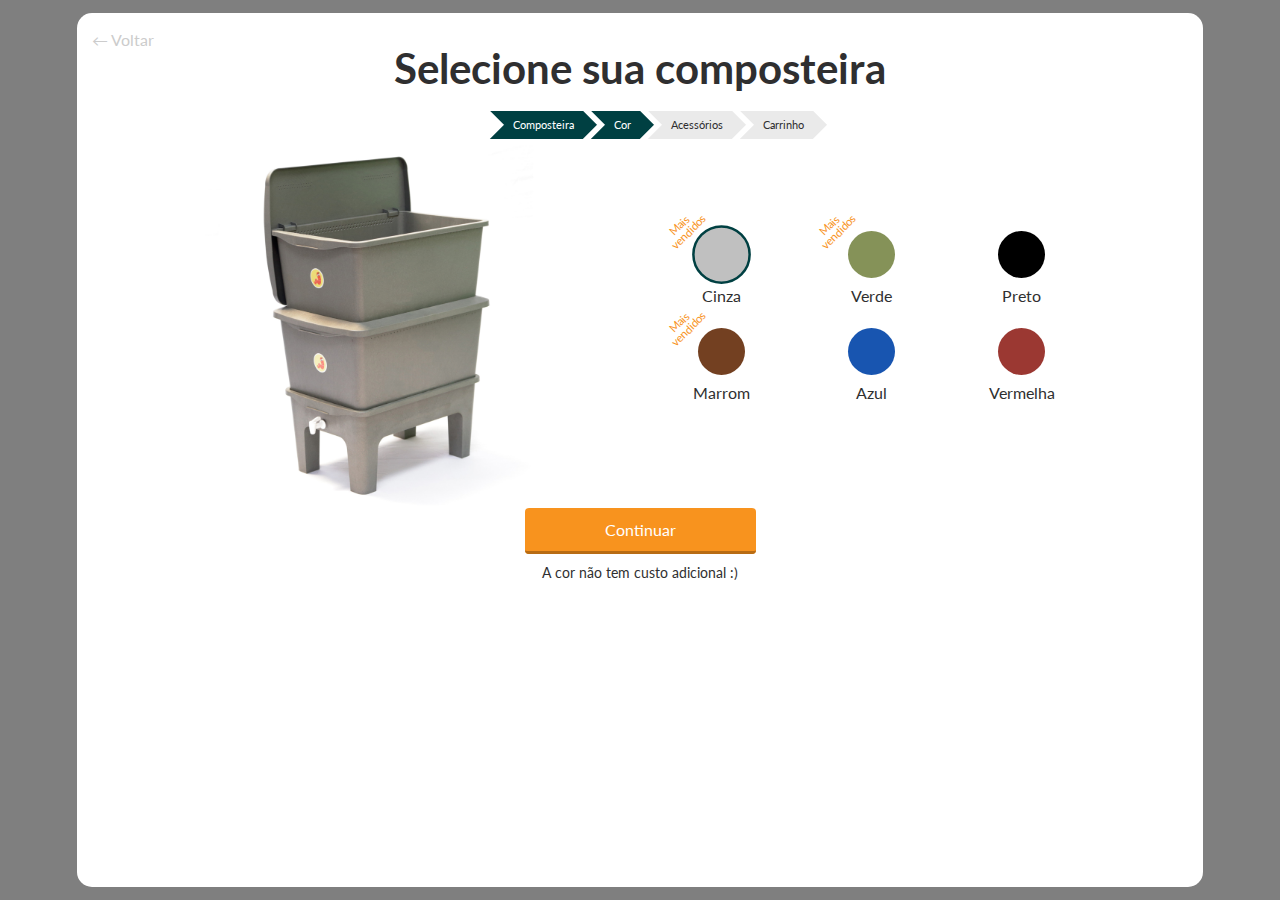
==== morada-da-floresta/selecione-a-cor-da-composteira.html @ f4b82fae "added Morada da Floresta funnel" ====
<!DOCTYPE html>
<html lang="pt-BR">
<head>
  <meta charset="UTF-8">
  <meta name="viewport" content="width=device-width, initial-scale=1.0">
  <meta http-equiv="X-UA-Compatible" content="ie=edge">
  <meta name="description" content="Composteiras Morada da Floresta" />
  <title>Cor composteira - Morada da Floresta</title>
  <meta content="" />
  <meta name="author" content="Morada da Floresta" />
  <link rel="stylesheet" href="assets/application.css">
  <link rel="stylesheet" href="assets/steps.css">
  <link rel="stylesheet" href="assets/breadcrumbs.css">
</head>
  <body>
    <div class="wrapper step-colors">
      <section class="section-checkout-step">
        <a class="section-checkout-back" href="javascript:history.back()">
          &larr; Voltar
        </a>
        <div class="section-checkout-step-header">
          <h2 class="section-checkout--title">
            Selecione sua composteira
          </h2>
          <ul class="breadcrumbs-content">
            <li class="breadcrumb active">
              Composteira
            </li>
            <li class="breadcrumb active">
              Cor
            </li>
            <li class="breadcrumb">
              Acessórios
            </li>
            <li class="breadcrumb">
              Carrinho
            </li>
          </ul>
        </div>

        <div class="flex-wrapper">
          <div class="flex-grid flex-grid-items-centered">
            <div class="col-5">
              <div class="selected-composteira">
                <img class="image-color" src="assets/images/colors/grey.jpg" alt="foto da composteira Humi">
              </div>
            </div>

            <div class="col-6">
              <div class="select-color">
                <ul class="select-color-list">
                  <li>
                    <span class="color-more-sellig">
                      Mais vendidos
                    </span>
                    <input type="radio" name="color" id="grey" value="grey" />
                    <label for="grey"><span class="grey"></span></label>
                    <span class="color-name">Cinza</span>
                  </li>
                  <li>
                    <span class="color-more-sellig">
                      Mais vendidos
                    </span>
                    <input type="radio" name="color" id="green" value="green" />
                    <label for="green"><span class="green"></span></label>
                    <span class="color-name">Verde</span>
                  </li>
                  <li>
                    <input type="radio" name="color" id="black" value="black" />
                    <label for="black"><span class="black"></span></label>
                    <span class="color-name">Preto</span>
                  </li>
                  <li>
                    <span class="color-more-sellig">
                      Mais vendidos
                    </span>
                    <input type="radio" name="color" id="brown" value="brown" />
                    <label for="brown"><span class="border"><span class="brown"></span></span></label>
                    <span class="color-name">Marrom</span>
                  </li>
                  <li>
                    <input type="radio" name="color" id="blue" value="blue" />
                    <label for="blue"><span class="blue"></span></label>
                    <span class="color-name">Azul</span>
                  </li>
                  <li>
                    <input type="radio" name="color" id="red" value="red" />
                    <label for="red"><span class="red"></span></label>
                    <span class="color-name">Vermelha</span>
                  </li>
                </ul>
              </div>
            </div>
          </div><!--end flexgrid-->
          <div class="flex-grid flex-grid--margin-none">
            <div class="col-5 col-center">
              <a href="selecione-acessorios.html" class="button button-center button-select-color">
                Continuar
              </a>
              <span class="button-hint-small">A cor não tem custo adicional :)</span>
            </div>
          </div>
        </div>
      </section>
    </div>
    <script src="https://ajax.googleapis.com/ajax/libs/jquery/1.12.4/jquery.min.js"></script>
    <script src="assets/application.js"></script>
  </body>
</html>
---- morada-da-floresta/assets/application.css ----
@import url('https://fonts.googleapis.com/css?family=Lato:400,700&display=swap');
:root {
  --text-color: #2F2F30;
}
html,body {
  width: 100%;
  height: 100%;
 }
*,*::before,*::after{box-sizing:border-box;}
html, body, div, span, applet, object, iframe,
h1, h2, h3, h4, h5, h6, p, blockquote, pre,
a, abbr, acronym, address, big, cite, code,
del, dfn, em, img, ins, kbd, q, s, samp,
small, strike, strong, sub, sup, tt, var,
b, u, i, center,
dl, dt, dd, ol, ul, li,
fieldset, form, label, legend,
table, caption, tbody, tfoot, thead, tr, th, td,
article, aside, canvas, details, embed,
figure, figcaption, footer, header, hgroup,
menu, nav, output, ruby, section, summary,
time, mark, audio, video {margin: 0;padding: 0;border: 0;font-size: 100%;font: inherit;vertical-align: baseline;}article, details, figcaption, figure,footer, header, nav, section {display: block;} body {line-height: 1;} ul {list-style: none;} table {
  border-collapse: collapse;border-spacing: 0;
}

/*
 * Mobile first grid
 * ===================== */
.flex-grid {
	display: flex;
  flex-direction: column;
	justify-content: space-between;
  padding: 1rem;
}
.flex-grid-items-centered {
  align-items: center;
}
.flex-grid--margin-none {
  margin: 0 !important;
}
[class*="col-"] {
  width: 100%;
  margin: 0 0 20px 0;
}

.text-center {
  text-align: center;
}

/*
 * #Sections
 * ===================== */
section {
  text-align: center;
  padding: 60px 0 40px 0;
}

/*Section #Header*/
.section-header {
  padding-top: 40px;
}
.header-logo-content {
  text-align: center;
}
.header-logo-content img {
  width: 200px;
  margin-left: -10px;
}
/* .section-header-video {
  order:-1;
} */
.section-header-video img {
  width: 100%;
  margin: 20px 0;
}

.section-header--overheadline {
  font-size: 14px;
  text-transform: uppercase;
  letter-spacing: 0.11px;
}
.section-header--headline {
  font-size: 42px;
  letter-spacing: 0.32px;
  font-weight: bold;
  line-height: 1.1;
}

/*Section #Testemonial*/
.section-testemonials {
  background: #635442;
  color: #fff;
}
.testemonial-item {
  display: flex;
  flex-direction: column;
  margin-bottom: 40px;
}
.testemonial-item-video img {
  width: 100%;
}
.testemonial-item-author {
  font-style: italic;
  font-size: 0.8em;
  margin-top: 10px;
}
.testemonial-item > span:first-child {
  flex-grow: 1;
  margin-bottom: 13px;
}
.testemonial-item > span {
  flex-grow: 1;
  margin-bottom: 5px;
}
.flex-testemonial {
  display: flex;
  flex-wrap: wrap;
}
.flex-testemonial [class*="col-"] {
  flex: 1 0 33%;
}

/* Section #why-humi*/
.section-why-humi {
  width: 100%;
  background: #F2F2F2;
}
.section-why-humi--item {
  width: 100%;
}
.section-why-humi--image img {
  width: 100%;
}

/* Section #how-it-works*/
.section-how-it-works {
  text-align: center;
}
.how-it-works--item {
  margin: 0 0 60px 0;
}
.how-it-works--image img{
  width: 100%;
}
.how-it-works--title {
  font-weight: 700;
  font-size: 1.2em;
  padding: 22px 0 10px 0;
}
.how-it-works--description{}

/*#FAQ*/
.section-faq {
  background: #F2F2F2;
}

/*#Footer*/
footer {
  background: #EAEAEA;
  font-size: 0.9em;
}
.footer-content {
  padding: 50px 6% 20px 6%;
  text-align: center;
}
.footer-content a {
  color: #2F2F30;
}


/*
 * #Components
 * ===================== */

 /* Helpers */
 .desktop-only {
   display: none;
 }
.padding-top-40 {
  padding-top: 40px;
}
/* typography */
html, body {
  font-family: 'Lato', Arial, "Helvetica Neue", Helvetica, sans-serif;
  line-height: 1.5;
  color: var(--text-color);
}
h3 {
  font-weight: 400;
  font-size: 42px;
  line-height: 1;
  text-align: center;
  margin-bottom: 40px;
}

/*Buttons*/
a.button,
.button {
  width: 100%;
  font-size: 1em;
  text-align: center;
  text-decoration: none;
  background: #F8931E;
  color: #fff;
  border: 0;
  border-bottom: 3px solid #B86C14;
  margin: 10px 0;
  padding: 12px 30px;
  outline: none;
  -webkit-border-radius: 4px;
     -moz-border-radius: 4px;
          border-radius: 4px;
  transition: all 0.3s;
  cursor: pointer;
}
.button:hover {
  background: #004042;
  border-bottom: 3px solid #004042;
}
.button-hint-small {
  font-size: 0.9em;
  display: block;
  margin-top: 20px;
}

/* #OL list */
.why-humi--title {
  font-size: 1.6rem;
  padding-top: 0;
  line-height: 1;
  margin: 10px 0 10px 0;
}
ol {
  counter-reset: why-list;
  list-style: none;
}
ol li {
  margin: 0 0 3rem 0;
  counter-increment: why-list;
  position: relative;
}
ol li::before {
  content: counter(why-list);
  font-size: 1.6rem;
  color: #C2C2C2;
  position: initial;
  --size: 52px;
  left: calc(-1 * var(--size) - 10px);
  line-height: var(--size);
  width: var(--size);
  height: var(--size);
  top: 5px;
  background: #fff;
  border-radius: 50%;
  text-align: center;
  padding: 12px 20px;
}


/* #DL lists */
.section-faq--accordion {
  text-align: left;
  padding: 0 6%;
}
.section-faq--accordion dt {
  margin-top: 10px;
  font-weight: bold;
}
.section-faq--accordion dt a {
  width: 100%;
  display: block;
  background: #fff;
  padding: 10px;
  color: var(--text-color);
  text-decoration: none;
  -webkit-border-radius: 4px;
     -moz-border-radius: 4px;
          border-radius: 4px;
}
.section-faq--accordion dd {
  display: none;
  background: #fff;
  margin-bottom: 20px;
  padding: 10px;
}

/*
 * #Desktop
 * ===================== */
@media (min-width: 1024px) {
  /* Helpers */
  .desktop-only {
    display: inline-block;
    width: auto !important;
  }
  .mobile-only {
    display: none;
  }
  /*sections*/
  section {
    text-align: left;
    padding: 60px 0 80px 0;
  }
  [class*="col-"] {
    margin: 0;
  }
  /*header*/
  .section-header {
    display: flex;
    align-items: center;
    height: 100vh;
    padding-top: 0;
  }
  .section-header--headline {
    margin: 10px 0 40px 0;
    padding-right: 40px;
  }
  .header-logo-content img {
    width: 180px;
    margin-left: 0;
  }
  .section-header-video img {
    width: 100%;
    margin: 0;
  }
  /*lists*/
  ol li::before {
    padding: 0;
    position: absolute;
    top: 0;
  }
  /*section-why-humi*/
  .section-why-humi {
    height: 100vh;
    display: flex;
    align-items: center;
  }
  .why-humi--title {
    line-height: 1;
    margin: 10px 0 10px 0;
  }
  .section-why-humi--description {
    padding-left: 60px;
  }
  .section-header-video {
    /* order:2; */
    position: relative;
  }
  .section-faq-content,
  .footer-content {
    margin: 0 auto;
    text-align: left;
    max-width: 1140px;
  }
	.flex-wrapper {
		padding-left: 6%;
		padding-right: 6%;
	}
  .flex-grid {
    flex-direction: row;
    margin-top: 2rem;
  }
	.flex-grid:first-child {margin-top: 0;}

	.col-1 		{width: 7.05%;}
	.col-2    {width: 15.5%;}
	.col-3    {width: 23.95%;}
	.col-4    {max-width: 32.4%;}
	.col-5    {width: 40.85%;}
	.col-6    {width: 49.3%;}
	.col-7 		{width: 57.75%;}
	.col-8 		{width: 66.2%;}
	.col-9 		{width: 74.65%;}
	.col-10 	{width: 83.1%;}
	.col-11 	{width: 91.55%;}
	.col-12   {width: 100%;}
  .col-center {
    margin: 0 auto;
    text-align: center;
  }
  /* Components */
  a.button,
  .button {
    width: auto;
    padding-left: 80px;
    padding-right: 80px;
  }
  .button-center {
    margin: 0 auto;
  }
}

/*Counddown clcock*/
.countdownclock-content {
  width: 100%;
  text-align: center;
  position: absolute;
  top: -130px;

}
.countdownclock-content-headline {
  color: orange;
  margin-bottom: 10px;
}
#clockdiv{
	font-family: sans-serif;
	display: inline-block;
	font-weight: 100;
	text-align: center;
	font-size: 22px;
  margin: 0 auto;
  width: 100%;
  margin-bottom: 10px;
}

#clockdiv > div{
	border-radius: 3px;
	display: inline-block;
}

#clockdiv div > span{
	padding: 10px 20px;
	border-radius: 3px;
  color: #ffffff;
	background: #635442;
	display: inline-block;
}

.smalltext{
  color: #444;
	padding-top: 5px;
	font-size: 0.6em;
}
---- morada-da-floresta/assets/steps.css ----
/*
 * #Checkout Styles #Steps
 * ===================== */
 /*#step1*/
 .wrapper {
   display: flex;
   /* align-items: center; */
   background: rgba(0, 0, 0, 0.5);
   width: 100%;
   min-height: 100%;
   padding: 6% 3%;
   position: relative;
   z-index: 1;
 }
.section-checkout-step {
  width: 100%;
  background: #fff;
  z-index: 10;
  padding: 10% 3%;
  position: relative;
  -webkit-border-radius: 15px;
     -moz-border-radius: 15px;
          border-radius: 15px;
}
.section-checkout-back {
    position: relative;
    text-decoration: none;
    color: #ccc;
    text-align: center;
    margin: -10px 0 20px -20px;
    display: block;
}
.section-checkout-step-header {
  text-align: center;
}
.section-checkout--title {
  font-weight: bold;
  font-size: 36px;
  margin-bottom: 22px;
  line-height: 1;
}
.select-item {
  padding: 10px;
  cursor: pointer;
  transition: 0.3s all;
}
.select-item h4 {
  font-weight: bold;
}
.select-item-image img {
  width: 80%;
}
.select-item-details  {
  text-align: left;
  padding: 0px 2%;
}
.item-price {
  font-size: 25.96px;
}
.item-price.price-before {
  color:red;
  text-decoration:line-through;
}
.item-price.active {
  color:red;
  margin-left: 10px;
}
.item-price.price-before .text {
  color: var(--text-color);
}
.select-item-price {
  margin: 10px 0;
}

/*#step2*/
.step-acessories .flex-wrapper{
  margin-top: 40px;
}
.selected-composteira img{
  width: 100%;
}
.select-kit-list,
.select-color-list {
  display: flex;
  flex-wrap: wrap;
}
.select-color-list li {
  flex: 1 0 29%;
  margin-bottom: 20px;
  align-self: center;
  text-align: center;
  position: relative;
}

.color-more-sellig {
  font-size: 0.7em;
  position: absolute;
  top: -16px;
  transform: rotate(-45deg);
  left: -6px;
  width: 40px;
  text-align: center;
  line-height: 1;
  color: #F8931E;
}


.select-color-list input[type="radio"] {
  display: none;
}

.select-color-list input[type="radio"]:checked + label span {
  transform: scale(1.25);
  border: 2px solid #004042;
}
.select-kit-list,
.select-color-list {
  display: flex;
  justify-content: center;
  align-content: center;
}
.color-name {
  display: block;
}
.select-color-list label {
  display: inline-block;
  width: 47px;
  height: 47px;
  cursor: pointer;
}
.select-color-list label:hover span {
  transform: scale(1.25);
}
.select-color-list label span {
  display: block;
  width: 100%;
  height: 100%;
  border-radius: 50%;
  transition: transform .2s ease-in-out;
}

label span.grey {
  background: #C0C0C0;
}
label span.black {
  background: #000000;
}
label span.green {
  background: #859258;
}
label span.brown {
  background: #734021;
}
label span.blue {
  background: #1855b0;
}
label span.red {
  background: #9B3832;
}

/*#step3*/

.kit-image img {
  width: 100%;
}
.kit-details-item {
  display: block;
}
.kit-name {
  font-weight: bold;
  font-size: 1.2em;
}
.accessories-included-list .up {
  color: green;
}
.accessories-included-list .down {
  color: red;
}

.selects input[type="radio"] {
  /* display: none; */
  position: absolute;
  bottom: 20px;
  left: 47%;
}

.card-item {
  box-shadow: 1px 1px 6px #ccc;
  border-radius: 15px;
  position: relative;
  margin-bottom: 40px;
}
.card-item-bottom-space {
  margin-bottom: 30px;
}

.selects input[type="radio"] + label {
  border: 4px solid transparent;
  padding-bottom: 20px;
  height: 100%;
  -webkit-border-radius: 15px;
     -moz-border-radius: 15px;
          border-radius: 15px;
          overflow: hidden;
  transition: transform .25s ease-in-out;
}

.selects input[type="radio"]:checked + label {
  border: 4px solid #004042;
}

.selects label {
  display: inline-block;
  cursor: pointer;
}

.step-colors .flex-grid {
  padding: 0 1%;
}


/*
 * #Desktop
 * ===================== */
@media (min-width: 1024px) {
  .select-kit-list li.select-kit-list-item {
    flex: 1 0 20%;
    margin: 10px 10px 20px 10px;
    align-self: stretch;
    text-align: center;
    /* padding: 10px; */
  }
  .color-more-sellig {
    top: -17%;
    transform: rotate(-45deg);
    left: 11%;
  }
  .select-item-details  {
    text-align: left;
    padding: 0px 10%;
  }
  .selects input[type="radio"] + label:hover {
    /* transform: scale(1.05); */
    border: 4px dashed #004042;
  }
  .section-checkout--title {
    font-size: 42px;
  }
  .section-checkout-step {
    padding: 3%;
  }
  .step-acessories .flex-wrapper{
    margin-top: 40px;
    padding: 0;
  }
   .wrapper {
    padding: 1% 6%;
   }
   .section-checkout-back {
     position: absolute;
     top: 25px;
     left: 35px;
     text-decoration: none;
     color: #ccc;
   }
}
---- morada-da-floresta/assets/breadcrumbs.css ----
.breadcrumbs-content {
  text-align: left;
}
.breadcrumb {
  font-size: 0.7em;
  min-width: 2rem;
  height: 1.7rem;
  position: relative;
  display: inline-block;
  margin-left: 4px;
  padding-left: 2rem;
  padding-right: 0;
  z-index: 1;
  display: inline-flex;
  align-items: center;
  justify-content: center;
  margin-left: -5px;
}
.breadcrumb:before, .breadcrumb:after {
  content: "";
  position: absolute;
  right: -1rem;
  width: 100%;
  height: 50%;
  background-color: #EAEAEA;
  z-index: -1;
}
.breadcrumb:before {
  top: 0;
  transform: skew(45deg);
}
.breadcrumb:after {
  bottom: 0;
  transform: skew(-45deg);
}
.breadcrumb.active {
  background: transparent;
  color: #FFF;
  z-index: 0;
}
.breadcrumb.active:before, .breadcrumb.active:after {
  background-color: #004042;
}
.breadcrumb.active:hover {
  background: #f4f4f4;
}


/*
 * #Desktop
 * ===================== */
@media (min-width: 1024px) {
  .breadcrumbs-content {
    text-align: center;
  }
  .breadcrumb {
    margin-left: 4px;    
  }
}
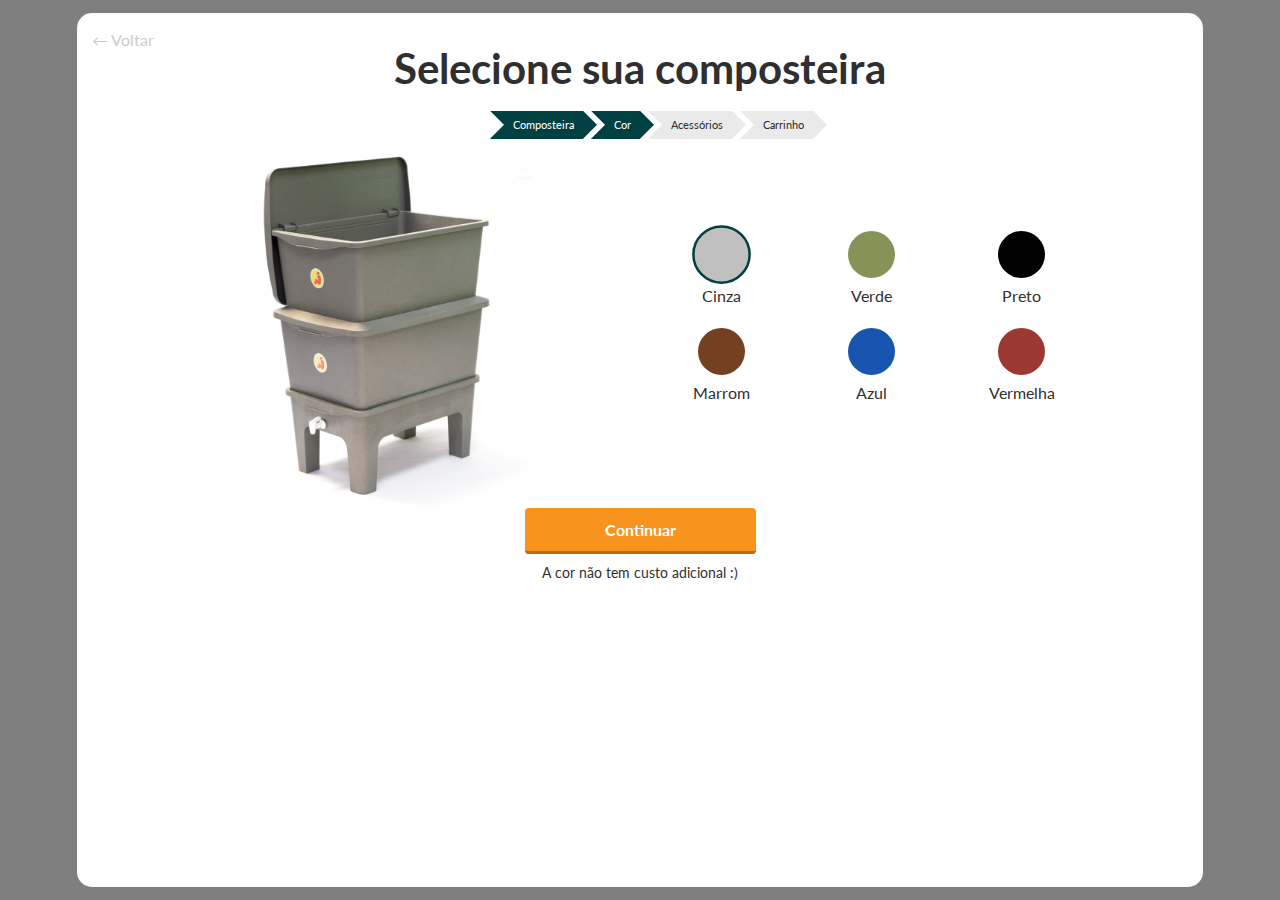
==== commit cd6f3b1c: "removed mais vendidos" ====
--- a/morada-da-floresta/selecione-a-cor-da-composteira.html
+++ b/morada-da-floresta/selecione-a-cor-da-composteira.html
@@ -50,17 +50,11 @@
               <div class="select-color">
                 <ul class="select-color-list">
                   <li>
-                    <span class="color-more-sellig">
-                      Mais vendidos
-                    </span>
                     <input type="radio" name="color" id="grey" value="grey" />
                     <label for="grey"><span class="grey"></span></label>
                     <span class="color-name">Cinza</span>
                   </li>
                   <li>
-                    <span class="color-more-sellig">
-                      Mais vendidos
-                    </span>
                     <input type="radio" name="color" id="green" value="green" />
                     <label for="green"><span class="green"></span></label>
                     <span class="color-name">Verde</span>
@@ -71,9 +65,6 @@
                     <span class="color-name">Preto</span>
                   </li>
                   <li>
-                    <span class="color-more-sellig">
-                      Mais vendidos
-                    </span>
                     <input type="radio" name="color" id="brown" value="brown" />
                     <label for="brown"><span class="border"><span class="brown"></span></span></label>
                     <span class="color-name">Marrom</span>
--- a/morada-da-floresta/assets/application.css
+++ b/morada-da-floresta/assets/application.css
@@ -55,6 +55,15 @@
   padding: 60px 0 40px 0;
 }
 
+.ribbon-tag {
+  margin: 0 0 10px 0;
+  padding: 2px 20px;
+  text-align: center;
+  font-size: 0.8em;
+  color: #fff;
+  background: #EB2629;
+}
+
 /*Section #Header*/
 .section-header {
   padding-top: 40px;
@@ -96,6 +105,10 @@
   flex-direction: column;
   margin-bottom: 40px;
 }
+.testemonial-item-video video {
+  width: 100%;
+  height: 300px;
+}
 .testemonial-item-video img {
   width: 100%;
 }
@@ -156,8 +169,12 @@
 
 /*#Footer*/
 footer {
-  background: #EAEAEA;
   font-size: 0.9em;
+  background: #635442;
+  color: #fff;
+}
+footer .footer-content a {
+  color: #fff;
 }
 .footer-content {
   padding: 50px 6% 20px 6%;
@@ -179,14 +196,24 @@
 .padding-top-40 {
   padding-top: 40px;
 }
-/* typography */
+.text-centered {
+  text-align: center;
+}
+
+#clock {
+  margin: 0 0 0 5px;
+  padding: 0;
+  display: inline-block;
+}
+/* #typography */
 html, body {
   font-family: 'Lato', Arial, "Helvetica Neue", Helvetica, sans-serif;
   line-height: 1.5;
   color: var(--text-color);
 }
 h3 {
-  font-weight: 400;
+  font-weight: bold;
+  text-transform: uppercase;
   font-size: 42px;
   line-height: 1;
   text-align: center;
@@ -200,6 +227,7 @@
   font-size: 1em;
   text-align: center;
   text-decoration: none;
+  font-weight: bold;
   background: #F8931E;
   color: #fff;
   border: 0;
@@ -222,6 +250,19 @@
   display: block;
   margin-top: 20px;
 }
+
+/* #IMAGES */
+.checkout-icon {
+  background: url('../assets/images/checkout-icon.png') no-repeat center center;
+  background: url('../assets/images/checkout-icon.svg') no-repeat center center;
+  display: inline-block;
+  width: 25px;
+  height: 25px;
+  background-size: 100%;
+  vertical-align: middle;
+  margin: 0 10px 0 0;
+}
+
 
 /* #OL list */
 .why-humi--title {
@@ -284,6 +325,14 @@
   padding: 10px;
 }
 
+.minhoquinha {
+  width: 50%;
+  margin: 40px 0;
+  position: relative;
+  display: inline-block;
+}
+
+
 /*
  * #Desktop
  * ===================== */
@@ -296,6 +345,9 @@
   .mobile-only {
     display: none;
   }
+  .text-bold {
+    font-weight: bold;
+  }
   /*sections*/
   section {
     text-align: left;
@@ -308,7 +360,9 @@
   .section-header {
     display: flex;
     align-items: center;
-    height: 100vh;
+    height: auto;
+    max-width: 1440px;
+    margin: 40px auto;
     padding-top: 0;
   }
   .section-header--headline {
@@ -331,7 +385,7 @@
   }
   /*section-why-humi*/
   .section-why-humi {
-    height: 100vh;
+    height: auto;
     display: flex;
     align-items: center;
   }
@@ -351,6 +405,19 @@
     margin: 0 auto;
     text-align: left;
     max-width: 1140px;
+    position: relative;
+  }
+  .section-faq--accordion {
+    z-index: 10;
+    position: relative;
+  }
+  .minhoquinha {
+    position: absolute;
+    z-index: 1;
+    right: 0;
+    top: 0;
+    width: 200px;
+    margin: 0;
   }
 	.flex-wrapper {
 		padding-left: 6%;
